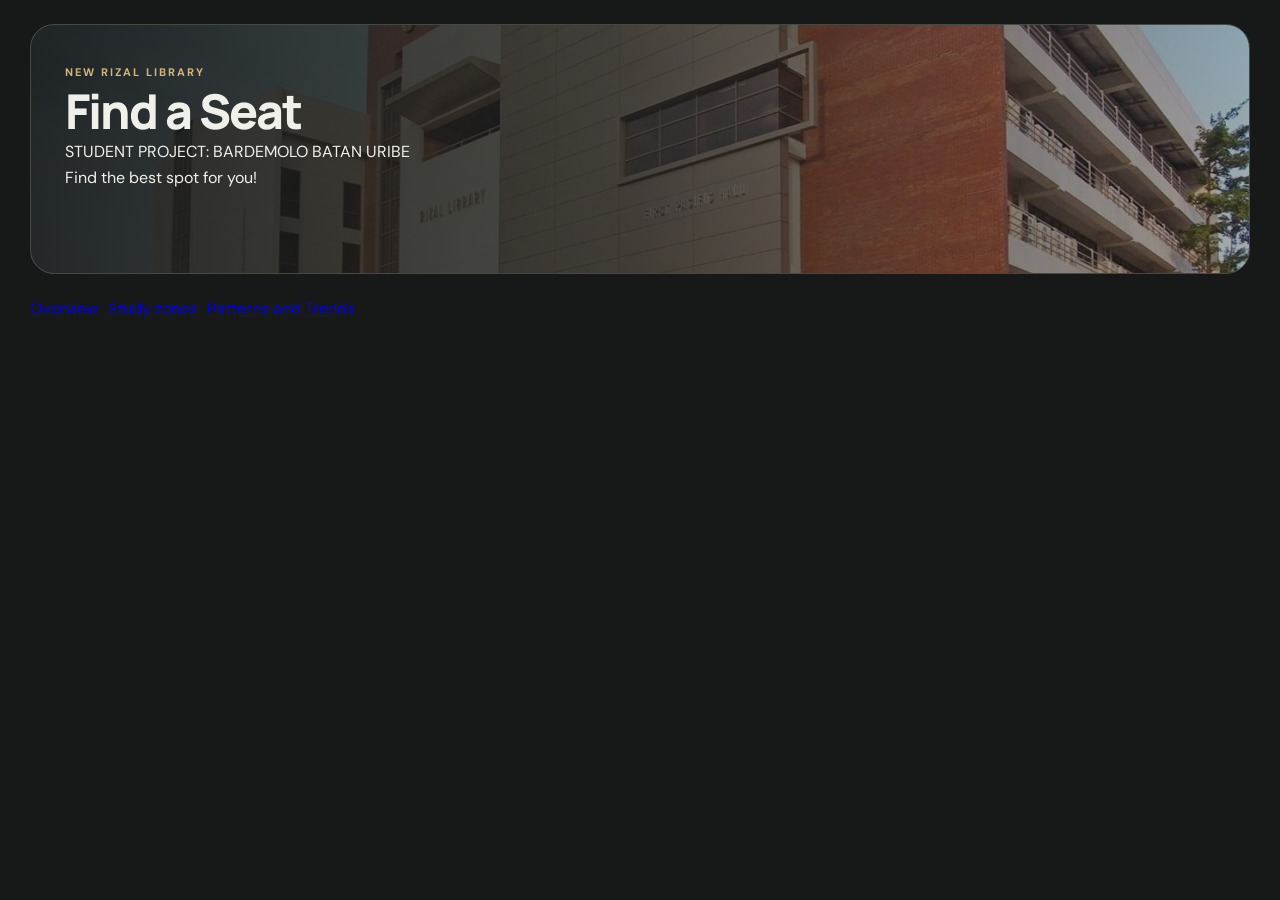
==== html/patternsandtrends.html @ 53c905f9 "Add files via upload" ====
<!DOCTYPE html>
<html lang="en">
<head>
    <meta charset="UTF-8">
    <meta name="viewport" content="width=device-width, initial-scale=1.0">
    <title>Live:RARY</title>
    <link rel="stylesheet" href="../css/general.css">
</head>
<body>

    <div class="container">
        <header class="hero">
            <div class="brand">
                <div>
                    <p class="eyebrow">NEW RIZAL LIBRARY</p>
                    <h1>Find a Seat</h1>
                </div>
            </div>

            <span class="project-label">
                STUDENT PROJECT:
                BARDEMOLO
                BATAN
                URIBE
            </span>

            <p class="subtitle">
                Find the best spot for you!
            </p>
            
        </header>

        <nav class="navigation">
            <a href="../index.html">Overview</a>
            <a href="studyzone.html">Study zones</a>
            <a href="patternsandtrends.html" class="active">Patterns and Trends</a>   
        </nav>
    </div>
</body>
---- css/general.css ----
@import url('https://fonts.googleapis.com/css2?family=DM+Sans:wght@400;500;600;700&family=Manrope:wght@400;500;600;700;800&display=swap');

:root {
    --forest: #a9c7b5;
    --forest-dark: #202522;
    --sage: #343a36;
    --sage-light: #292e2b;
    --cream: #171918;
    --white: #222624;
    --text: #e8e8e3;
    --muted: #a4a7a1;
    --border: #3a3e3b;
    --teal: #91b5a0;
    --gold: #d4b779;
    --red: #d78378;
}

* {
    box-sizing: border-box;
    margin: 0;
    padding: 0;
}

html {
    scroll-behavior: smooth;
}

body {
    background: var(--cream);
    color: var(--text);
    font-family: 'DM Sans', sans-serif;
    line-height: 1.6;
}

.hero {
    position: relative;
    isolation: isolate;
    overflow: hidden;
    margin: 24px 30px 0;
    padding: 34px;
    min-height: 250px;

    background:
        linear-gradient(
            90deg,
            rgba(20, 23, 22, 0.92) 0%,
            rgba(28, 31, 29, 0.78) 50%,
            rgba(28, 31, 29, 0.35) 100%
        ),
        url("../mmedia/img/new-rizal-library.jpg");

    background-size: cover;
    background-position: center 45%;
    background-repeat: no-repeat;

    color: #f0f0eb;
    border: 1px solid #444944;
    border-radius: 24px;
}

.hero-top {
    position: relative;
    z-index: 1;
    display: flex;
    justify-content: space-between;
    align-items: center;
    gap: 24px;
}

.eyebrow {
    color: var(--gold);
    font-size: 11px;
    font-weight: 700;
    letter-spacing: 2px;
    margin-top: 5px;
}

.hero h1 {
    font-family: 'Manrope', sans-serif;
    font-size: clamp(36px, 5vw, 48px);
    font-weight: 800;
    line-height: 1.2;
    letter-spacing: -2px;
}

.hero h1 span {
    color: var(--gold);
}

.tagline {
    margin-top: 18px;
    color: #d2d4ce;
    font-size: 16px;
}

.navigation {
    display: flex;
    flex-wrap: nowrap;
    gap: 10px;
    margin: 22px 30px;
    padding-bottom: 3px;
}

.nav-link {
    flex-shrink: 0;
    padding: 12px 20px;
    border: 1px solid var(--border);
    border-radius: 12px;
    background: #242725;
    color: #d2d3cd;
    text-decoration: none;
    font-size: 14px;
    font-weight: 700;
    transition: 0.2s ease;
}

.nav-link:hover {
    background: #393e39;
    border-color: var(--gold);
}

.nav-link.active {
    background: var(--gold);
    border-color: var(--gold);
    color: #24231e;
}

button {
    font-family: inherit;
}

@media (max-width: 650px) {
    .hero {
        margin: 12px 12px 0;
        padding: 24px 20px;
        min-height: 230px;
        border-radius: 18px;
    }

    .hero-top {
        align-items: flex-start;
        flex-direction: column;
    }

    .navigation {
        margin: 15px 12px 28px;
    }

    .nav-link {
        padding: 11px 15px;
        font-size: 12px;
    }
}
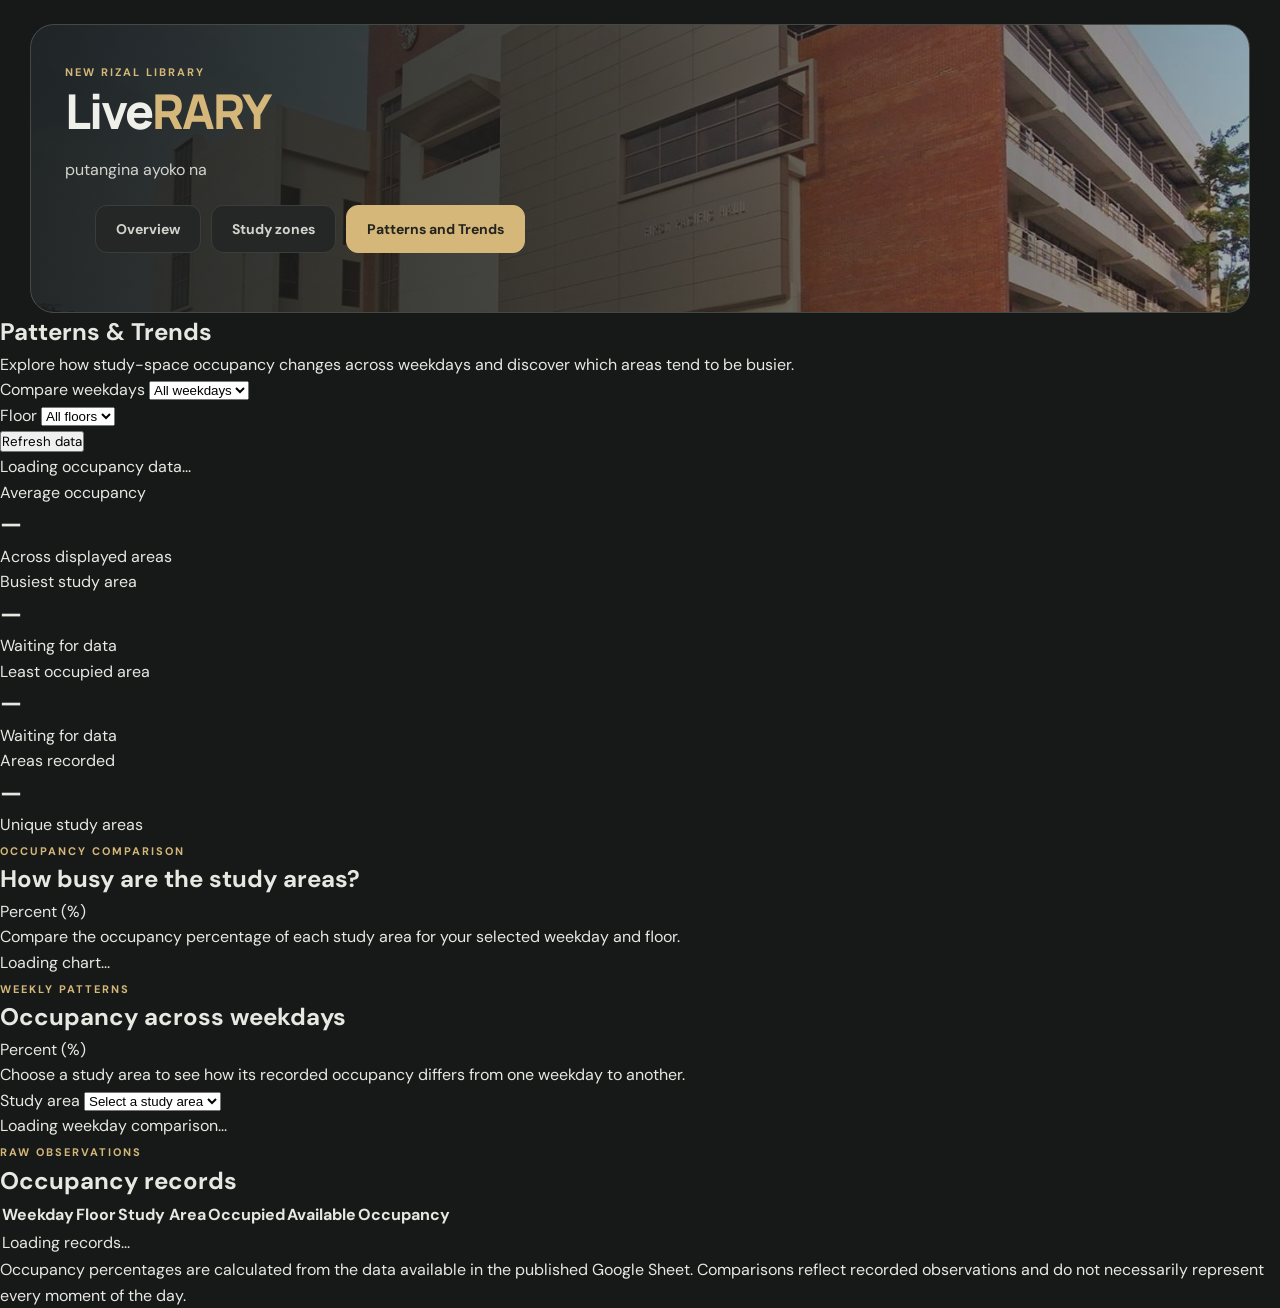
==== commit 5304f462: "Update patternsandtrends.html Updated 10/24/26" ====
--- a/html/patternsandtrends.html
+++ b/html/patternsandtrends.html
@@ -3,37 +3,181 @@
 <head>
     <meta charset="UTF-8">
     <meta name="viewport" content="width=device-width, initial-scale=1.0">
-    <title>Live:RARY</title>
+    <title>LiveRARY | Overview</title>
+
     <link rel="stylesheet" href="../css/general.css">
+    <link rel="stylesheet" href="../css/pattersandtrends.css">
 </head>
 <body>
+    <header class="hero">
+        <div class="hero-top">
+            <div>
+                <p class="eyebrow">NEW RIZAL LIBRARY</p>
+                <h1>Live<span>RARY</span></h1>
+                <p class="tagline">putangina ayoko na</p>
+            </div>
+        </div>
 
-    <div class="container">
-        <header class="hero">
-            <div class="brand">
+         <nav class="navigation">
+        <a href="../index.html" class="nav-link">Overview</a>
+        <a href="studyzone.html" class="nav-link">Study zones</a>
+        <a href="patternsandtrends.html" class="nav-link active">Patterns and Trends</a>
+    </nav>
+    </header>
+
+    <main class="trends-container">
+        <section class="page-heading">
+            <h1>Patterns <span>&</span> Trends</h1>
+            <p>
+                Explore how study-space occupancy changes across weekdays
+                and discover which areas tend to be busier.
+            </p>
+        </section>
+
+        <section class="controls panel">
+            <div class="control-group">
+                <label for="weekday-select">Compare weekdays</label>
+                <select id="weekday-select">
+                    <option value="All">All weekdays</option>
+                    <option value="Monday">Monday</option>
+                    <option value="Tuesday">Tuesday</option>
+                    <option value="Wednesday">Wednesday</option>
+                    <option value="Thursday">Thursday</option>
+                    <option value="Friday">Friday</option>
+                    <option value="Saturday">Saturday</option>
+                    <option value="Sunday">Sunday</option>
+                </select>
+            </div>
+
+            <div class="control-group">
+                <label for="floor-select">Floor</label>
+                <select id="floor-select">
+                    <option value="All">All floors</option>
+                    <option value="1">Floor 1</option>
+                    <option value="2">Floor 2</option>
+                    <option value="3">Floor 3</option>
+                    <option value="4">Floor 4</option>
+                    <option value="5">Floor 5</option>
+                </select>
+            </div>
+
+            <button id="refresh-button" type="button">Refresh data</button>
+        </section>
+
+        <p id="data-status" class="data-status" role="status">
+            Loading occupancy data...
+        </p>
+
+        <section class="summary-grid">
+            <article class="summary-card panel">
+                <p>Average occupancy</p>
+                <h2 id="average-occupancy">—</h2>
+                <span>Across displayed areas</span>
+            </article>
+
+            <article class="summary-card panel">
+                <p>Busiest study area</p>
+                <h2 id="busiest-area">—</h2>
+                <span id="busiest-detail">Waiting for data</span>
+            </article>
+
+            <article class="summary-card panel">
+                <p>Least occupied area</p>
+                <h2 id="freest-area">—</h2>
+                <span id="freest-detail">Waiting for data</span>
+            </article>
+
+            <article class="summary-card panel">
+                <p>Areas recorded</p>
+                <h2 id="areas-count">—</h2>
+                <span>Unique study areas</span>
+            </article>
+        </section>
+
+        <section class="panel chart-panel">
+            <div class="section-heading">
                 <div>
-                    <p class="eyebrow">NEW RIZAL LIBRARY</p>
-                    <h1>Find a Seat</h1>
+                    <p class="eyebrow">OCCUPANCY COMPARISON</p>
+                    <h2>How busy are the study areas?</h2>
+                </div>
+                <span class="chart-unit">Percent (%)</span>
+            </div>
+
+            <p class="section-description">
+                Compare the occupancy percentage of each study area
+                for your selected weekday and floor.
+            </p>
+
+            <div id="occupancy-chart" class="bar-chart">
+                <p class="empty-state">Loading chart...</p>
+            </div>
+        </section>
+
+        <section class="panel chart-panel">
+            <div class="section-heading">
+                <div>
+                    <p class="eyebrow">WEEKLY PATTERNS</p>
+                    <h2>Occupancy across weekdays</h2>
+                </div>
+                <span class="chart-unit">Percent (%)</span>
+            </div>
+
+            <p class="section-description">
+                Choose a study area to see how its recorded occupancy
+                differs from one weekday to another.
+            </p>
+
+            <div class="control-group area-picker">
+                <label for="area-select">Study area</label>
+                <select id="area-select">
+                    <option value="">Select a study area</option>
+                </select>
+            </div>
+
+            <div id="weekday-chart" class="weekday-chart">
+                <p class="empty-state">Loading weekday comparison...</p>
+            </div>
+
+            <p id="trend-note" class="trend-note"></p>
+        </section>
+
+        <section class="panel table-panel">
+            <div class="section-heading">
+                <div>
+                    <p class="eyebrow">RAW OBSERVATIONS</p>
+                    <h2>Occupancy records</h2>
                 </div>
             </div>
 
-            <span class="project-label">
-                STUDENT PROJECT:
-                BARDEMOLO
-                BATAN
-                URIBE
-            </span>
+            <div class="table-wrapper">
+                <table>
+                    <thead>
+                        <tr>
+                            <th>Weekday</th>
+                            <th>Floor</th>
+                            <th>Study Area</th>
+                            <th>Occupied</th>
+                            <th>Available</th>
+                            <th>Occupancy</th>
+                        </tr>
+                    </thead>
+                    <tbody id="records-table">
+                        <tr>
+                            <td colspan="6">Loading records...</td>
+                        </tr>
+                    </tbody>
+                </table>
+            </div>
+        </section>
 
-            <p class="subtitle">
-                Find the best spot for you!
-            </p>
-            
-        </header>
+        <p class="page-note">
+            Occupancy percentages are calculated from the data available
+            in the published Google Sheet. Comparisons reflect recorded
+            observations and do not necessarily represent every moment
+            of the day.
+        </p>
+    </main>
 
-        <nav class="navigation">
-            <a href="../index.html">Overview</a>
-            <a href="studyzone.html">Study zones</a>
-            <a href="patternsandtrends.html" class="active">Patterns and Trends</a>   
-        </nav>
-    </div>
-</body>+    <script src="../js/patternsandtrends.js"></script>
+</body>
+</html>
